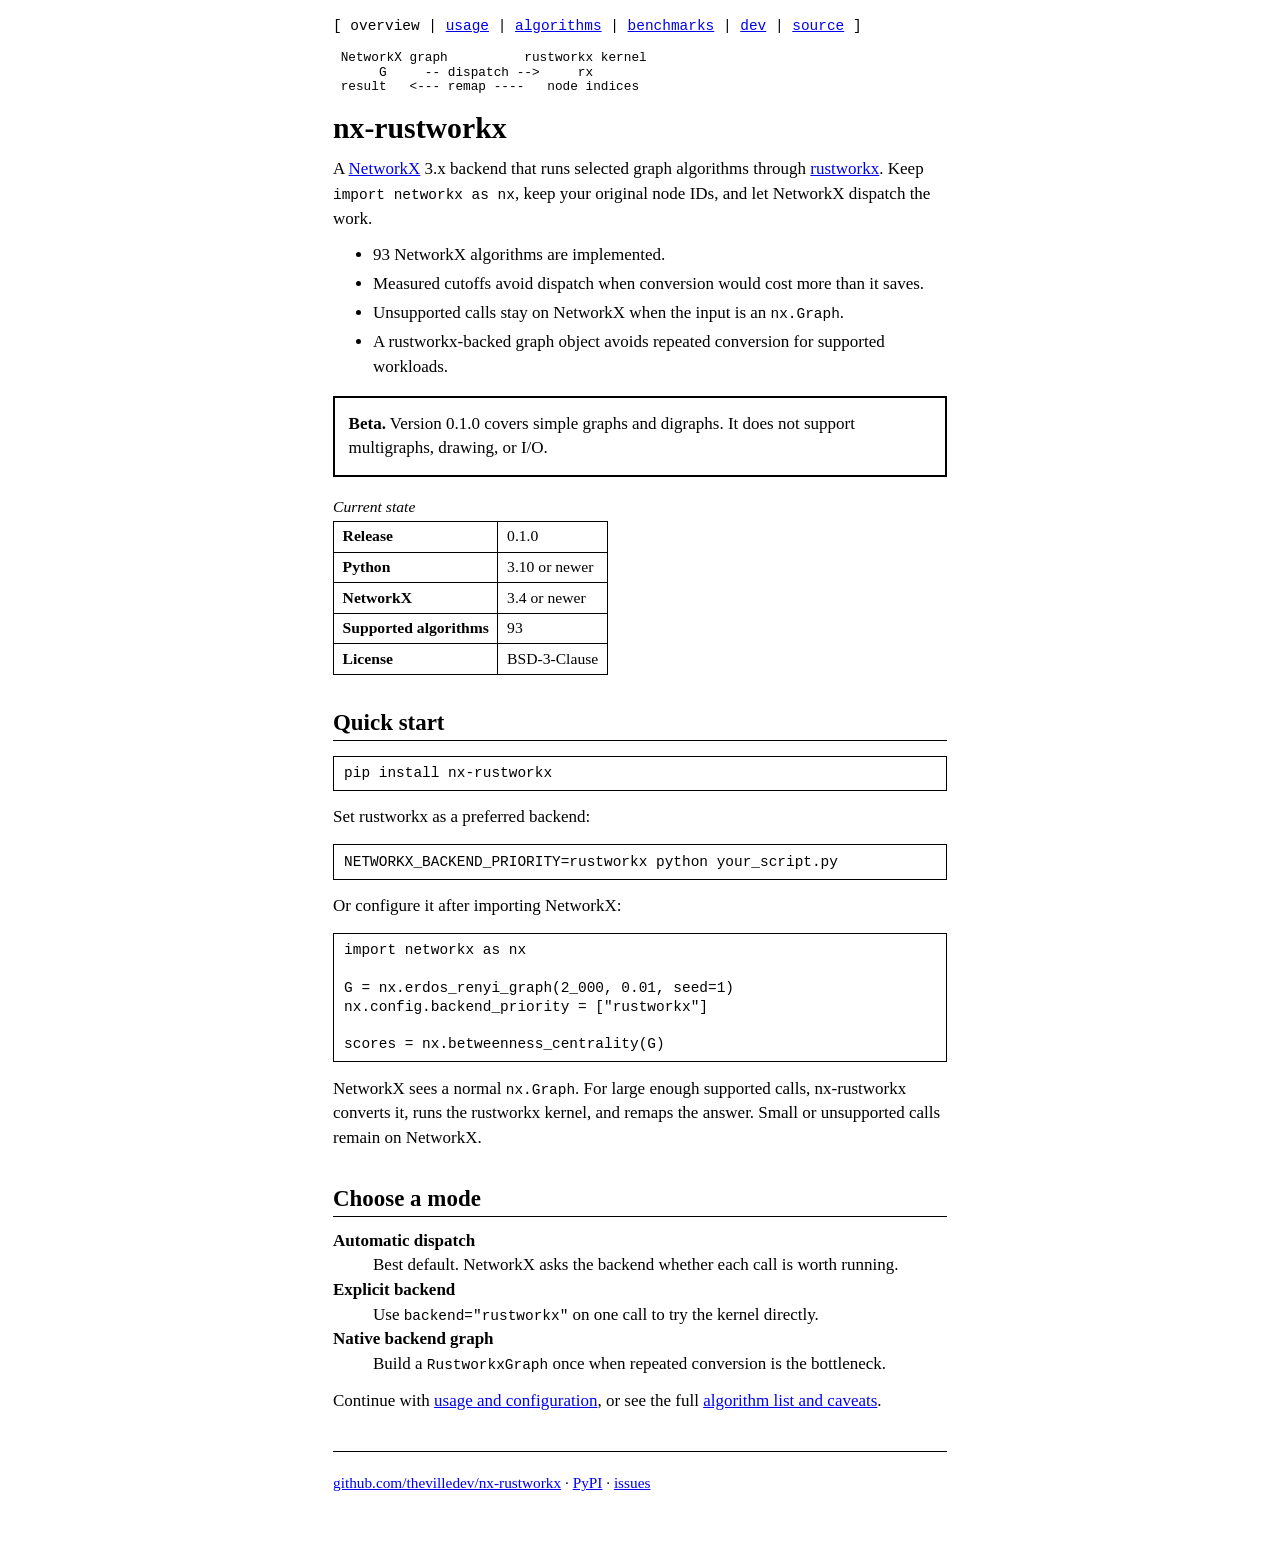
==== website/index.html @ 3995a429 "fix(docs): keep navigation on one line Prevent the bracketed header from leaving its closing bracket" ====
<!doctype html>
<html lang="en">
  <head>
    <meta charset="utf-8">
    <meta name="viewport" content="width=device-width, initial-scale=1">
    <meta
      name="description"
      content="nx-rustworkx is a NetworkX 3.x backend that accelerates selected graph algorithms with rustworkx."
    >
    <meta name="theme-color" content="#ffffff">
    <meta property="og:type" content="website">
    <meta property="og:title" content="nx-rustworkx">
    <meta
      property="og:description"
      content="Keep the NetworkX API. Run selected graph algorithms through rustworkx."
    >
    <meta property="og:url" content="https://ville.dev/nx-rustworkx/">
    <meta property="og:image" content="https://ville.dev/nx-rustworkx/og.png">
    <meta property="og:image:width" content="1200">
    <meta property="og:image:height" content="630">
    <meta property="og:image:alt" content="nx-rustworkx — A rustworkx backend for NetworkX">
    <meta name="twitter:card" content="summary_large_image">
    <meta name="twitter:title" content="nx-rustworkx">
    <meta name="twitter:description" content="Keep the NetworkX API. Run selected graph algorithms through rustworkx.">
    <meta name="twitter:image" content="https://ville.dev/nx-rustworkx/og.png">
    <meta name="twitter:image:alt" content="nx-rustworkx — A rustworkx backend for NetworkX">
    <link rel="canonical" href="https://ville.dev/nx-rustworkx/">
    <link rel="stylesheet" href="styles.css">
    <title>nx-rustworkx: a rustworkx backend for NetworkX</title>
  </head>
  <body>
    <a class="skip-link" href="#content">Skip to content</a>
    <nav class="top" aria-label="Primary navigation">
      [ overview |
      <a href="usage.html">usage</a> |
      <a href="algorithms.html">algorithms</a> |
      <a href="benchmarks.html">benchmarks</a> |
      <a href="development.html">dev</a> |
      <a href="https://github.com/thevilledev/nx-rustworkx">source</a> ]
    </nav>

    <main id="content">
      <pre class="plain banner" aria-hidden="true">
 NetworkX graph          rustworkx kernel
      G     -- dispatch --&gt;     rx
 result   &lt;--- remap ----   node indices</pre>
      <h1>nx-rustworkx</h1>

      <p>
        A <a href="https://networkx.org/">NetworkX</a> 3.x backend that runs
        selected graph algorithms through
        <a href="https://www.rustworkx.org/">rustworkx</a>. Keep
        <code>import networkx as nx</code>, keep your original node IDs, and let
        NetworkX dispatch the work.
      </p>

      <ul>
        <li>93 NetworkX algorithms are implemented.</li>
        <li>Measured cutoffs avoid dispatch when conversion would cost more than it saves.</li>
        <li>Unsupported calls stay on NetworkX when the input is an <code>nx.Graph</code>.</li>
        <li>A rustworkx-backed graph object avoids repeated conversion for supported workloads.</li>
      </ul>

      <div class="notice">
        <p>
          <strong>Beta.</strong> Version 0.1.0 covers simple graphs and digraphs.
          It does not support multigraphs, drawing, or I/O.
        </p>
      </div>

      <table>
        <caption>Current state</caption>
        <tbody>
          <tr><th scope="row">Release</th><td>0.1.0</td></tr>
          <tr><th scope="row">Python</th><td>3.10 or newer</td></tr>
          <tr><th scope="row">NetworkX</th><td>3.4 or newer</td></tr>
          <tr><th scope="row">Supported algorithms</th><td>93</td></tr>
          <tr><th scope="row">License</th><td>BSD-3-Clause</td></tr>
        </tbody>
      </table>

      <h2 id="quick-start">Quick start</h2>

      <pre><code>pip install nx-rustworkx</code></pre>

      <p>Set rustworkx as a preferred backend:</p>

      <pre><code>NETWORKX_BACKEND_PRIORITY=rustworkx python your_script.py</code></pre>

      <p>Or configure it after importing NetworkX:</p>

      <pre><code>import networkx as nx

G = nx.erdos_renyi_graph(2_000, 0.01, seed=1)
nx.config.backend_priority = ["rustworkx"]

scores = nx.betweenness_centrality(G)</code></pre>

      <p>
        NetworkX sees a normal <code>nx.Graph</code>. For large enough supported
        calls, nx-rustworkx converts it, runs the rustworkx kernel, and remaps
        the answer. Small or unsupported calls remain on NetworkX.
      </p>

      <h2 id="choose-a-mode">Choose a mode</h2>

      <dl>
        <dt><strong>Automatic dispatch</strong></dt>
        <dd>Best default. NetworkX asks the backend whether each call is worth running.</dd>
        <dt><strong>Explicit backend</strong></dt>
        <dd>Use <code>backend="rustworkx"</code> on one call to try the kernel directly.</dd>
        <dt><strong>Native backend graph</strong></dt>
        <dd>Build a <code>RustworkxGraph</code> once when repeated conversion is the bottleneck.</dd>
      </dl>

      <p>
        Continue with <a href="usage.html">usage and configuration</a>, or see
        the full <a href="algorithms.html">algorithm list and caveats</a>.
      </p>
    </main>

    <footer>
      <p>
        <a href="https://github.com/thevilledev/nx-rustworkx">github.com/thevilledev/nx-rustworkx</a>
        &middot; <a href="https://pypi.org/project/nx-rustworkx/">PyPI</a>
        &middot; <a href="https://github.com/thevilledev/nx-rustworkx/issues">issues</a>
      </p>
    </footer>
  </body>
</html>
---- website/styles.css ----
/* nx-rustworkx — plain black-on-white documentation. */

* {
  box-sizing: border-box;
}

html {
  background: #fff;
  color: #000;
}

body {
  margin: 0 auto;
  padding: 0.75rem 1rem 3rem;
  max-width: 76ch;
  font-family: "Times New Roman", Times, serif;
  font-size: 1.0625rem;
  line-height: 1.45;
}

h1,
h2,
h3 {
  line-height: 1.2;
  margin: 1.5em 0 0.4em;
}

h1 {
  margin-top: 0.5em;
  font-size: 1.75em;
}

h2 {
  font-size: 1.35em;
  border-bottom: 1px solid #000;
  padding-bottom: 0.15em;
}

h3 {
  font-size: 1.1em;
}

p,
ul,
ol,
dl {
  margin: 0.7em 0;
}

li {
  margin: 0.25em 0;
}

a {
  color: #00e;
}

a:visited {
  color: #551a8b;
}

hr {
  border: 0;
  border-top: 1px solid #000;
  margin: 1.6em 0;
}

code,
pre,
samp,
kbd {
  font-family: ui-monospace, "SF Mono", Menlo, Consolas, "Liberation Mono", monospace;
  font-size: 0.85em;
}

pre {
  padding: 0.5em 0.7em;
  border: 1px solid #000;
  overflow-x: auto;
  line-height: 1.3;
}

pre code {
  font-size: 1em;
}

pre.plain {
  border: 0;
  padding: 0;
}

.banner {
  font-size: 0.75em;
  line-height: 1.15;
  margin: 0.6em 0 0;
}

@media (max-width: 480px) {
  .banner {
    font-size: 0.56em;
  }
}

nav.top {
  font-family: ui-monospace, "SF Mono", Menlo, Consolas, "Liberation Mono", monospace;
  font-size: 0.85em;
  margin: 0.25em 0 1em;
  overflow-x: auto;
  white-space: nowrap;
}

table {
  border-collapse: collapse;
  margin: 0.8em 0;
  font-size: 0.92em;
}

caption {
  caption-side: top;
  text-align: left;
  font-style: italic;
  padding: 0.15em 0;
}

th,
td {
  border: 1px solid #000;
  padding: 0.22em 0.55em;
  text-align: left;
  vertical-align: top;
}

thead th {
  background: #e8e8e8;
}

td.n,
th.n {
  text-align: right;
  font-variant-numeric: tabular-nums;
}

.table-scroll {
  overflow-x: auto;
}

.notice {
  border: 2px solid #000;
  padding: 0.5em 0.8em;
  margin: 1em 0;
}

.notice p {
  margin: 0.3em 0;
}

.fine {
  font-size: 0.85em;
}

footer {
  margin-top: 2.5em;
  border-top: 1px solid #000;
  padding-top: 0.6em;
  font-size: 0.9em;
}

.skip-link {
  position: absolute;
  left: -999px;
}

.skip-link:focus {
  position: static;
}
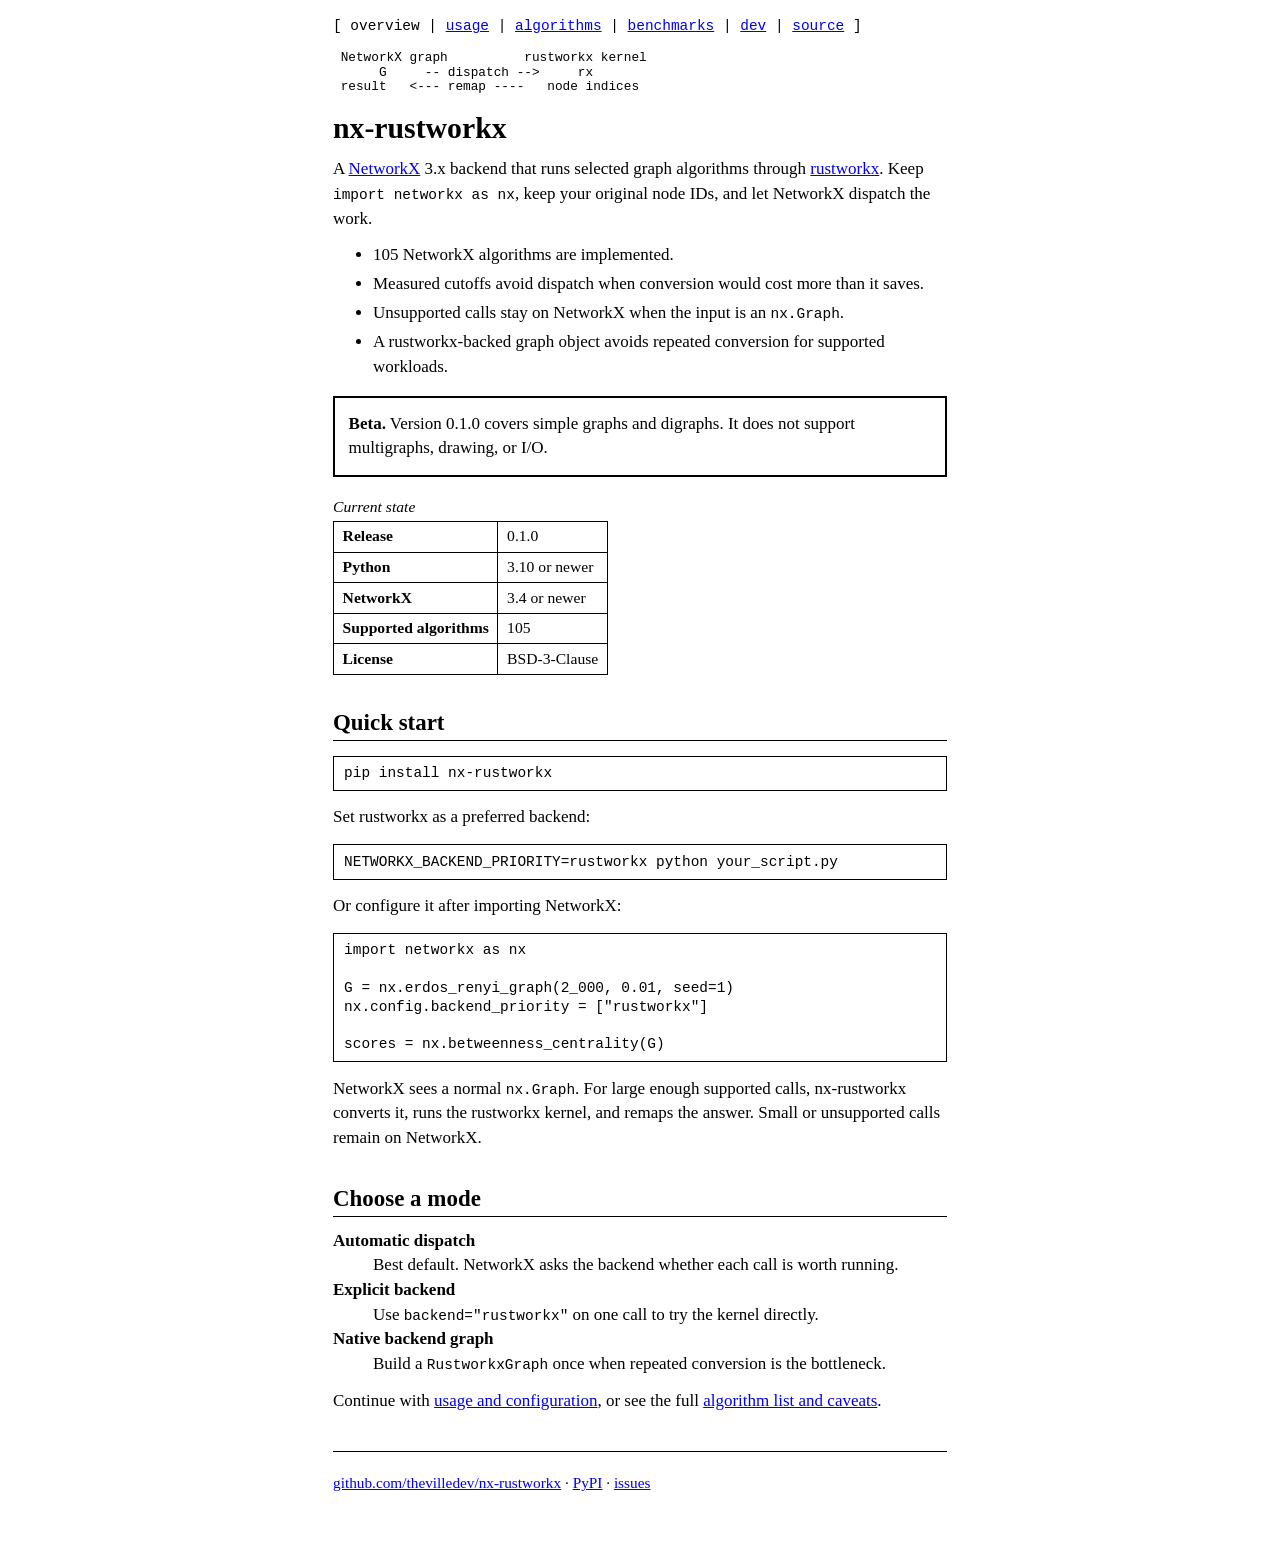
==== commit aa645768: "Document the 105-algorithm surface Update the README count and the website: the algorithm reference " ====
--- a/website/index.html
+++ b/website/index.html
@@ -55,7 +55,7 @@
       </p>
 
       <ul>
-        <li>93 NetworkX algorithms are implemented.</li>
+        <li>105 NetworkX algorithms are implemented.</li>
         <li>Measured cutoffs avoid dispatch when conversion would cost more than it saves.</li>
         <li>Unsupported calls stay on NetworkX when the input is an <code>nx.Graph</code>.</li>
         <li>A rustworkx-backed graph object avoids repeated conversion for supported workloads.</li>
@@ -74,7 +74,7 @@
           <tr><th scope="row">Release</th><td>0.1.0</td></tr>
           <tr><th scope="row">Python</th><td>3.10 or newer</td></tr>
           <tr><th scope="row">NetworkX</th><td>3.4 or newer</td></tr>
-          <tr><th scope="row">Supported algorithms</th><td>93</td></tr>
+          <tr><th scope="row">Supported algorithms</th><td>105</td></tr>
           <tr><th scope="row">License</th><td>BSD-3-Clause</td></tr>
         </tbody>
       </table>
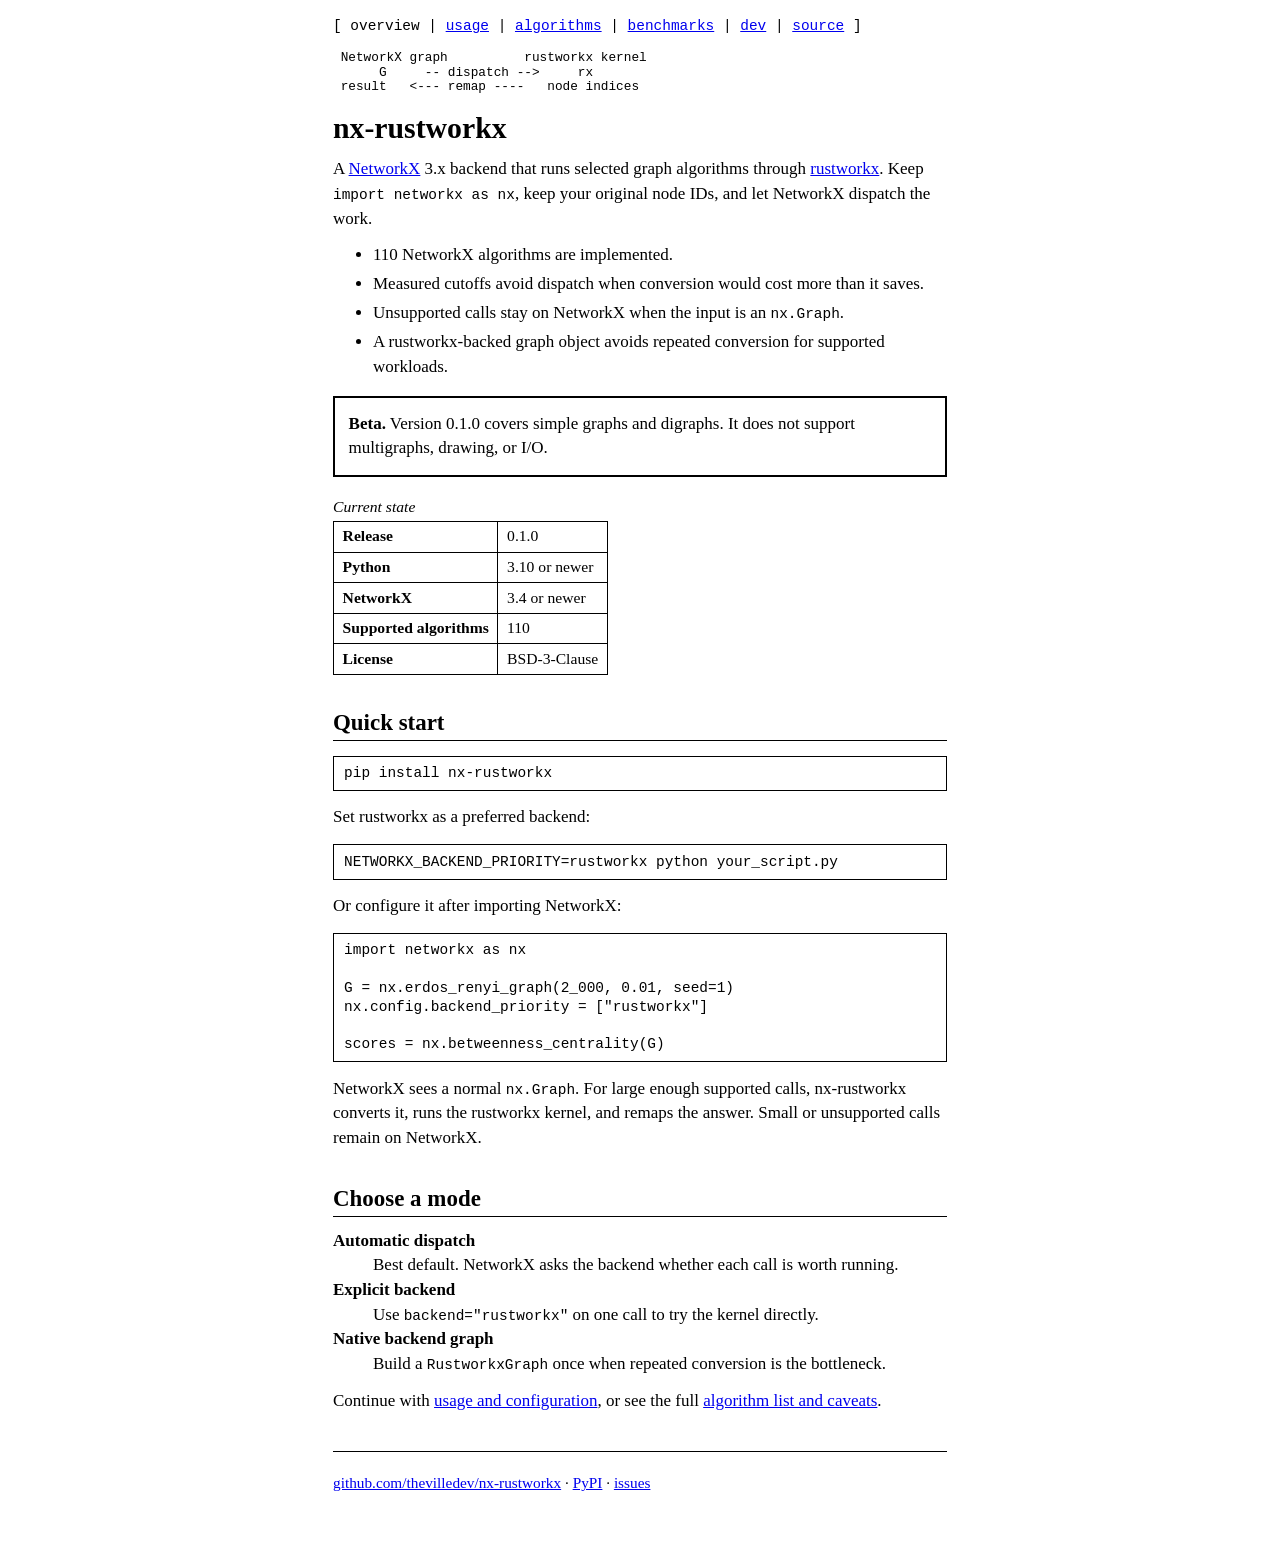
==== commit 5eb9561d: "Add the eccentricity family with an all-pairs memory guard Implements eccentricity, diameter, radius" ====
--- a/website/index.html
+++ b/website/index.html
@@ -55,7 +55,7 @@
       </p>
 
       <ul>
-        <li>105 NetworkX algorithms are implemented.</li>
+        <li>110 NetworkX algorithms are implemented.</li>
         <li>Measured cutoffs avoid dispatch when conversion would cost more than it saves.</li>
         <li>Unsupported calls stay on NetworkX when the input is an <code>nx.Graph</code>.</li>
         <li>A rustworkx-backed graph object avoids repeated conversion for supported workloads.</li>
@@ -74,7 +74,7 @@
           <tr><th scope="row">Release</th><td>0.1.0</td></tr>
           <tr><th scope="row">Python</th><td>3.10 or newer</td></tr>
           <tr><th scope="row">NetworkX</th><td>3.4 or newer</td></tr>
-          <tr><th scope="row">Supported algorithms</th><td>105</td></tr>
+          <tr><th scope="row">Supported algorithms</th><td>110</td></tr>
           <tr><th scope="row">License</th><td>BSD-3-Clause</td></tr>
         </tbody>
       </table>
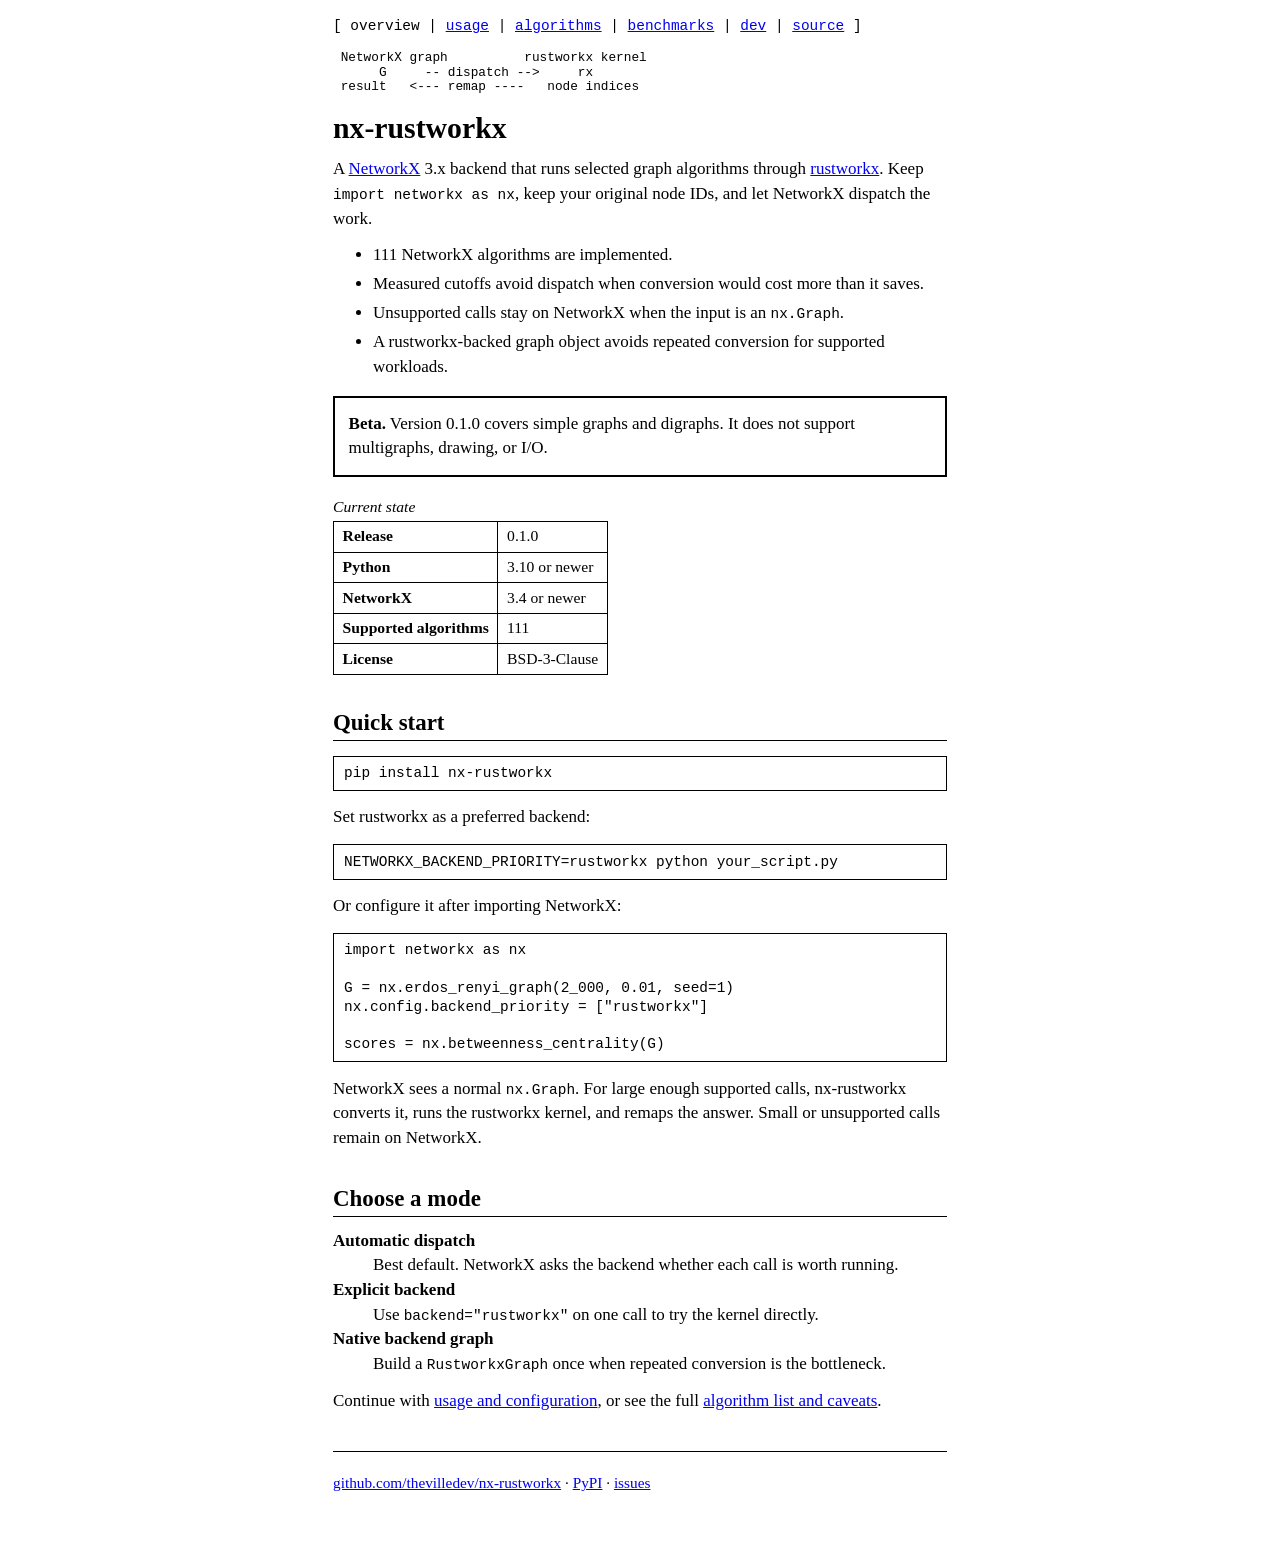
==== commit 38de6fc6: "Complete the rustworkx gap analysis; ship bipartite color The sweep enumerated all 297 public rustwo" ====
--- a/website/index.html
+++ b/website/index.html
@@ -55,7 +55,7 @@
       </p>
 
       <ul>
-        <li>110 NetworkX algorithms are implemented.</li>
+        <li>111 NetworkX algorithms are implemented.</li>
         <li>Measured cutoffs avoid dispatch when conversion would cost more than it saves.</li>
         <li>Unsupported calls stay on NetworkX when the input is an <code>nx.Graph</code>.</li>
         <li>A rustworkx-backed graph object avoids repeated conversion for supported workloads.</li>
@@ -74,7 +74,7 @@
           <tr><th scope="row">Release</th><td>0.1.0</td></tr>
           <tr><th scope="row">Python</th><td>3.10 or newer</td></tr>
           <tr><th scope="row">NetworkX</th><td>3.4 or newer</td></tr>
-          <tr><th scope="row">Supported algorithms</th><td>110</td></tr>
+          <tr><th scope="row">Supported algorithms</th><td>111</td></tr>
           <tr><th scope="row">License</th><td>BSD-3-Clause</td></tr>
         </tbody>
       </table>
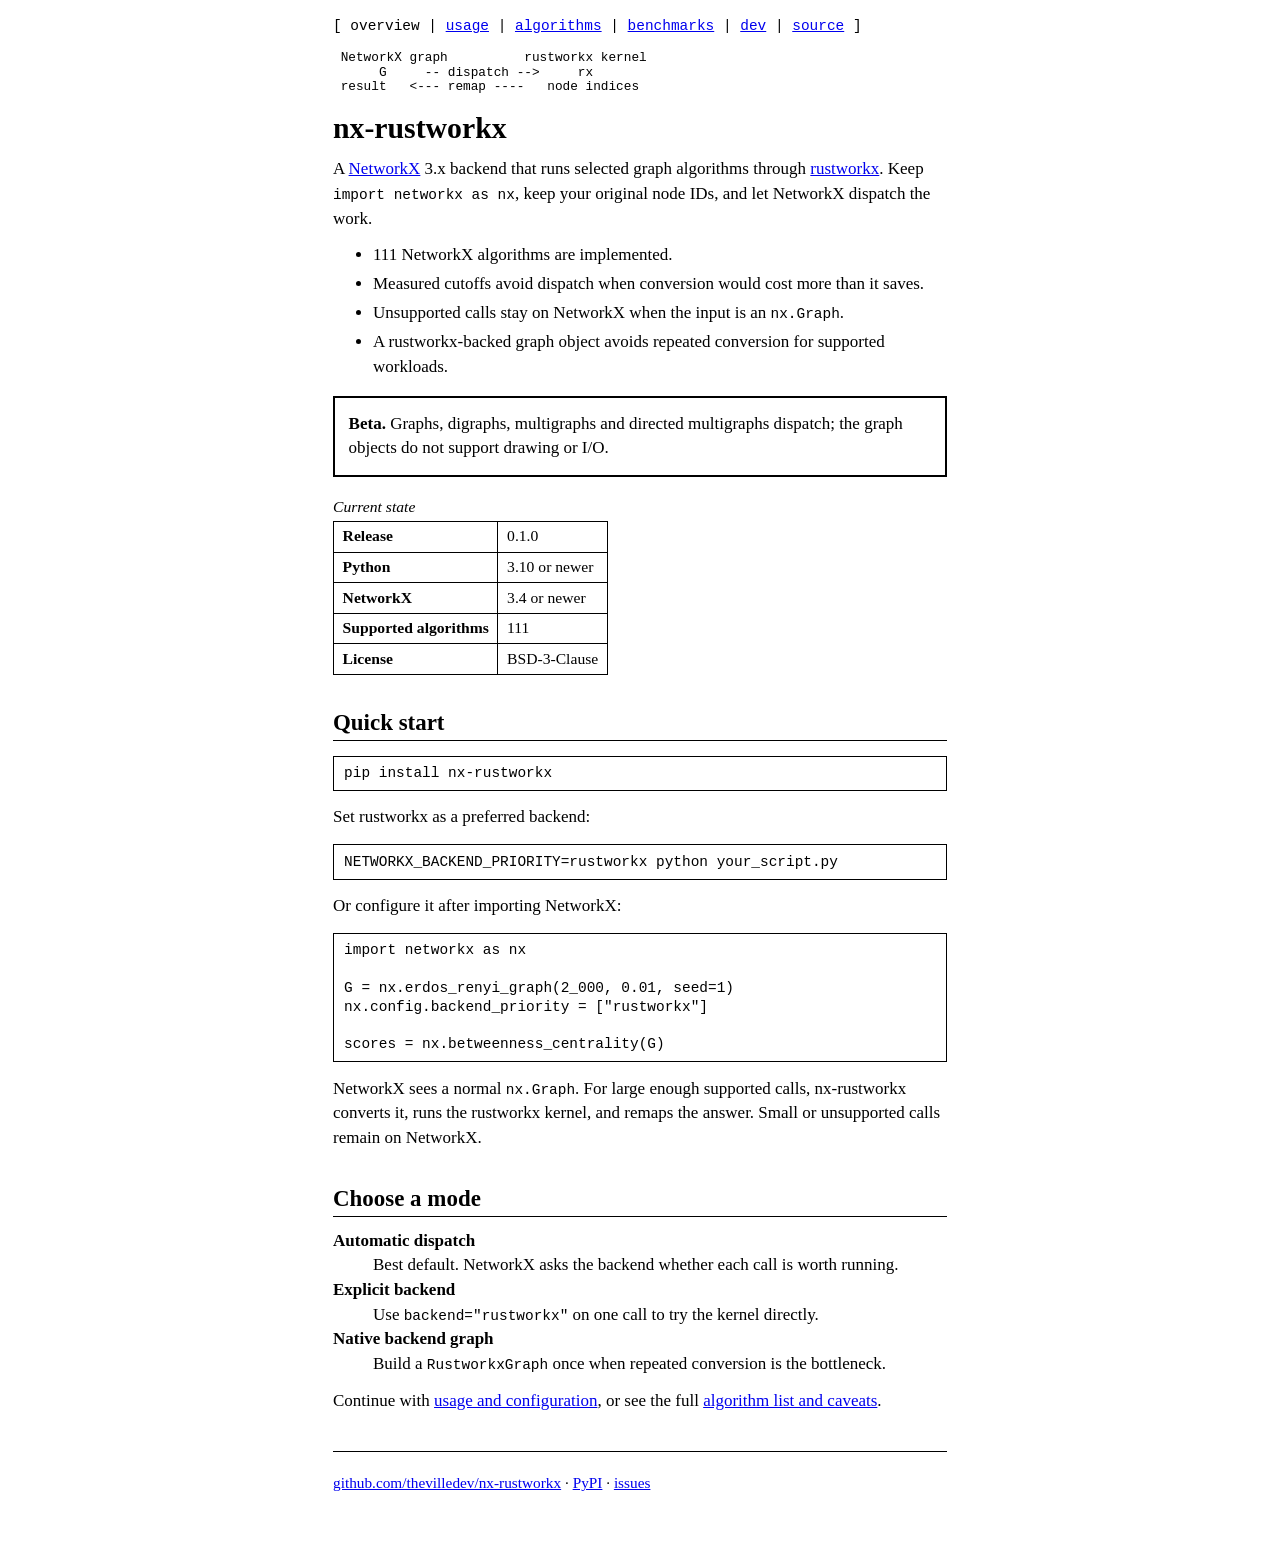
==== commit ddce4da6: "Add MultiGraph and MultiDiGraph support The backend refused every MultiGraph/MultiDiGraph at can_run" ====
--- a/website/index.html
+++ b/website/index.html
@@ -63,8 +63,8 @@
 
       <div class="notice">
         <p>
-          <strong>Beta.</strong> Version 0.1.0 covers simple graphs and digraphs.
-          It does not support multigraphs, drawing, or I/O.
+          <strong>Beta.</strong> Graphs, digraphs, multigraphs and directed
+          multigraphs dispatch; the graph objects do not support drawing or I/O.
         </p>
       </div>
 
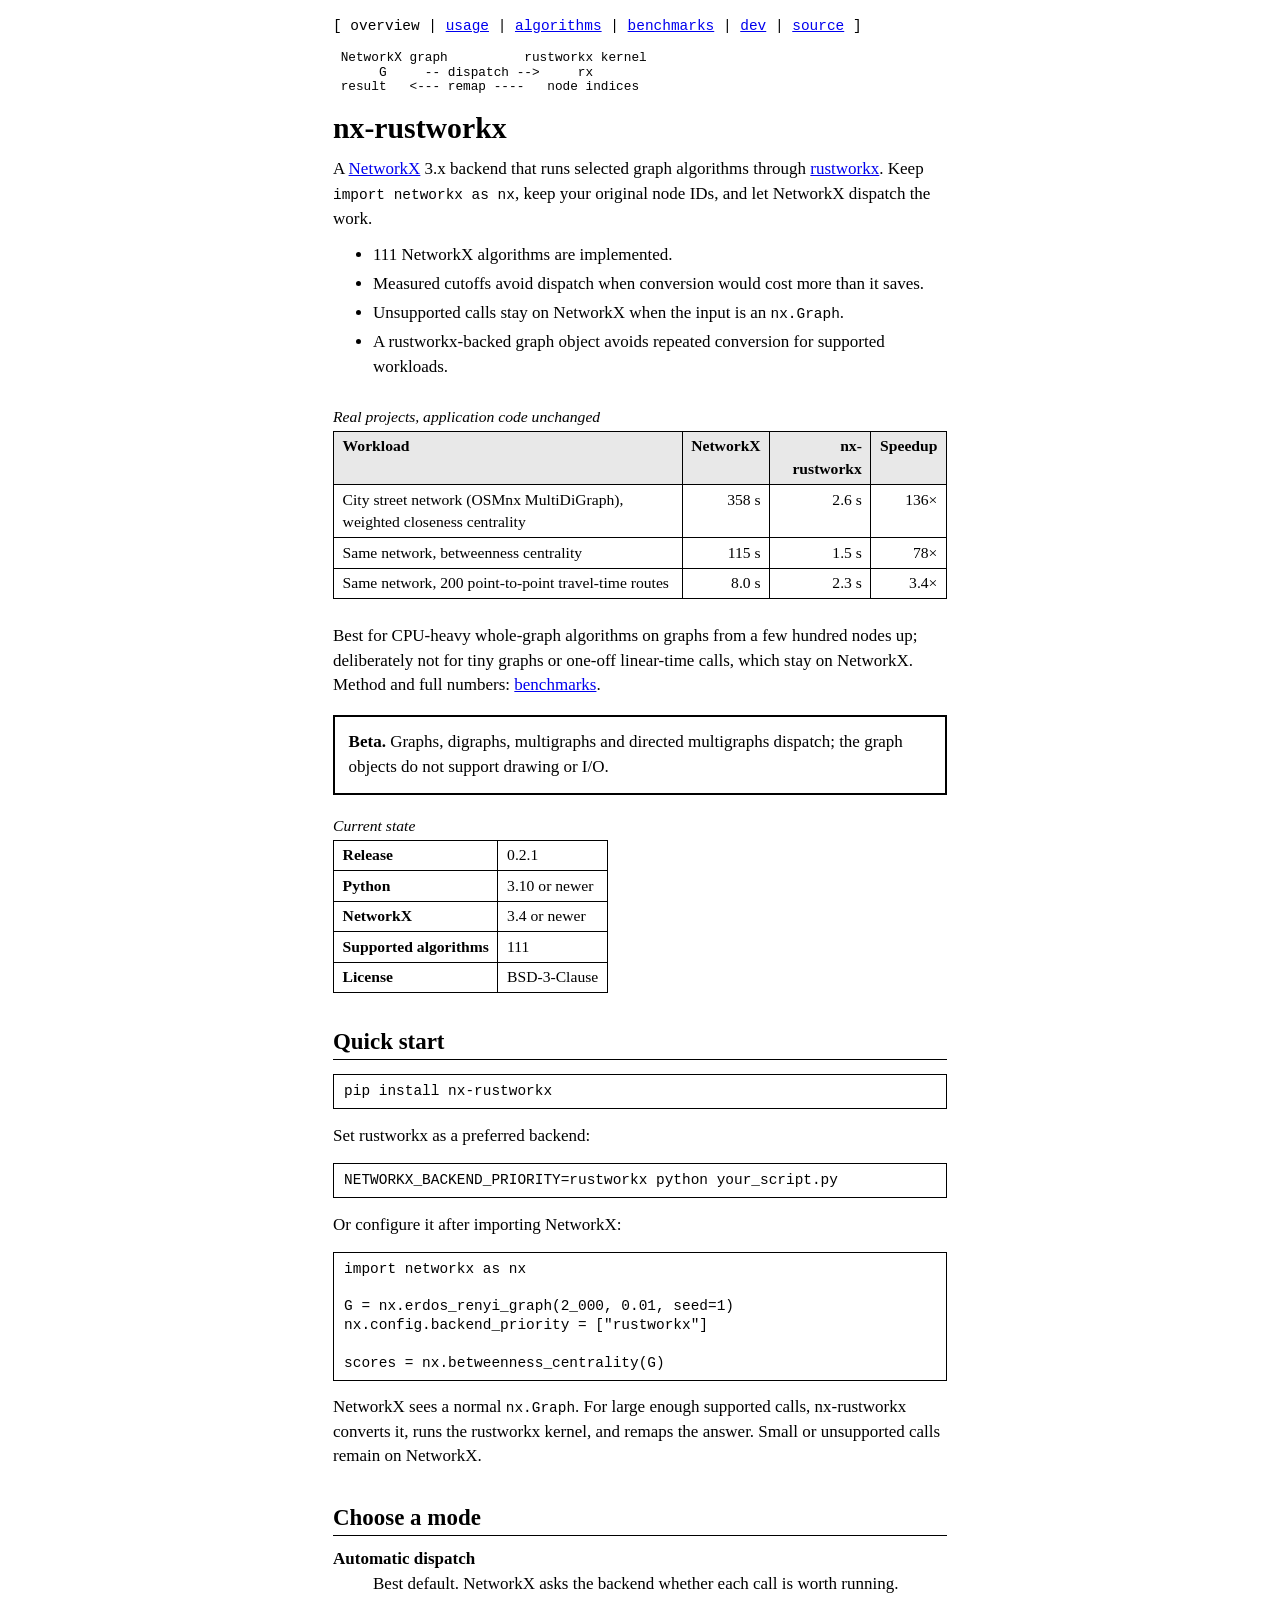
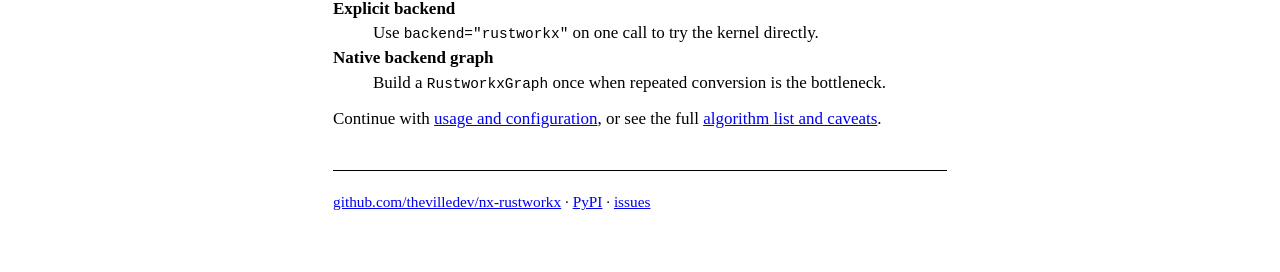
==== commit c3ce9871: "Show the real-project speedups on the website The overview page gains the headline table (city-netwo" ====
--- a/website/index.html
+++ b/website/index.html
@@ -61,6 +61,32 @@
         <li>A rustworkx-backed graph object avoids repeated conversion for supported workloads.</li>
       </ul>
 
+      <div class="table-scroll">
+        <table>
+          <caption>Real projects, application code unchanged</caption>
+          <thead>
+            <tr>
+              <th scope="col">Workload</th>
+              <th scope="col" class="n">NetworkX</th>
+              <th scope="col" class="n">nx-rustworkx</th>
+              <th scope="col" class="n">Speedup</th>
+            </tr>
+          </thead>
+          <tbody>
+            <tr><td>City street network (OSMnx MultiDiGraph), weighted closeness centrality</td><td class="n">358 s</td><td class="n">2.6 s</td><td class="n">136&times;</td></tr>
+            <tr><td>Same network, betweenness centrality</td><td class="n">115 s</td><td class="n">1.5 s</td><td class="n">78&times;</td></tr>
+            <tr><td>Same network, 200 point-to-point travel-time routes</td><td class="n">8.0 s</td><td class="n">2.3 s</td><td class="n">3.4&times;</td></tr>
+          </tbody>
+        </table>
+      </div>
+
+      <p>
+        Best for CPU-heavy whole-graph algorithms on graphs from a few hundred
+        nodes up; deliberately not for tiny graphs or one-off linear-time
+        calls, which stay on NetworkX. Method and full numbers:
+        <a href="benchmarks.html#real-projects">benchmarks</a>.
+      </p>
+
       <div class="notice">
         <p>
           <strong>Beta.</strong> Graphs, digraphs, multigraphs and directed
@@ -71,7 +97,7 @@
       <table>
         <caption>Current state</caption>
         <tbody>
-          <tr><th scope="row">Release</th><td>0.1.0</td></tr>
+          <tr><th scope="row">Release</th><td>0.2.1</td></tr>
           <tr><th scope="row">Python</th><td>3.10 or newer</td></tr>
           <tr><th scope="row">NetworkX</th><td>3.4 or newer</td></tr>
           <tr><th scope="row">Supported algorithms</th><td>111</td></tr>
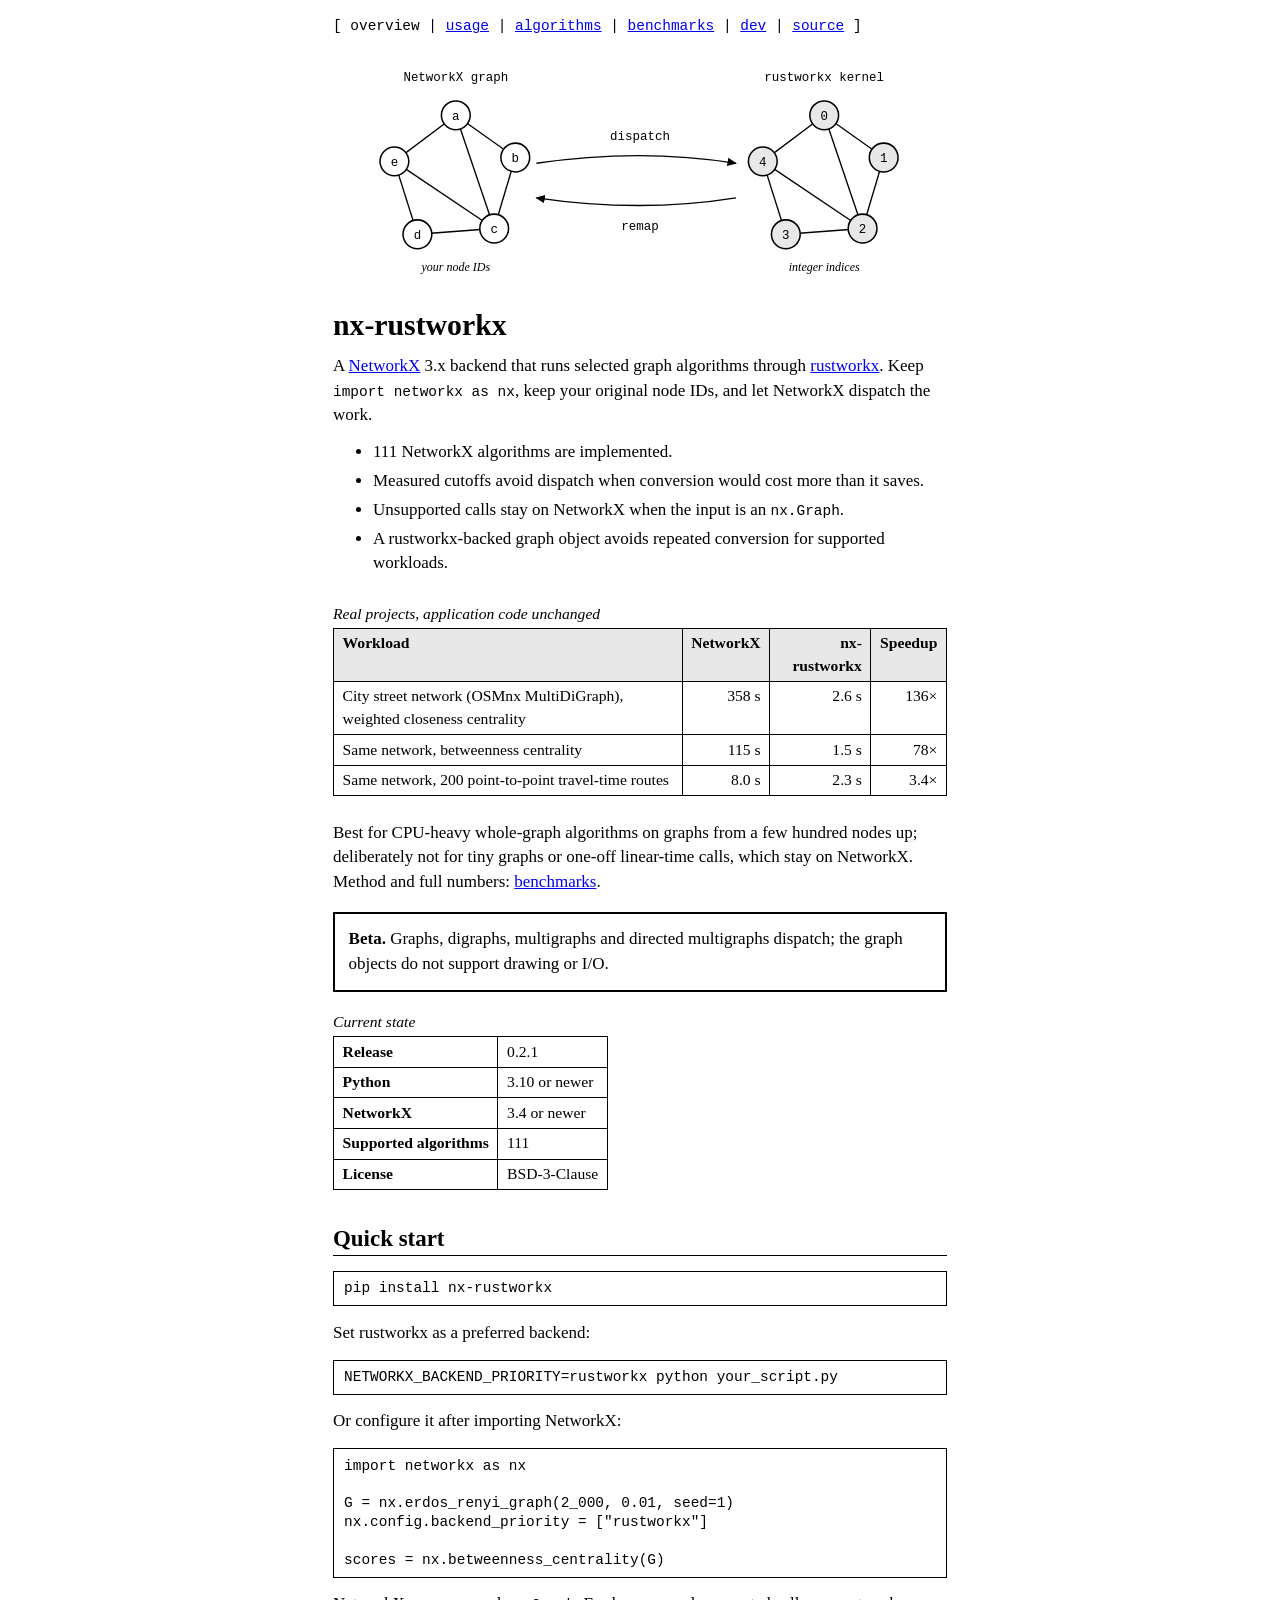
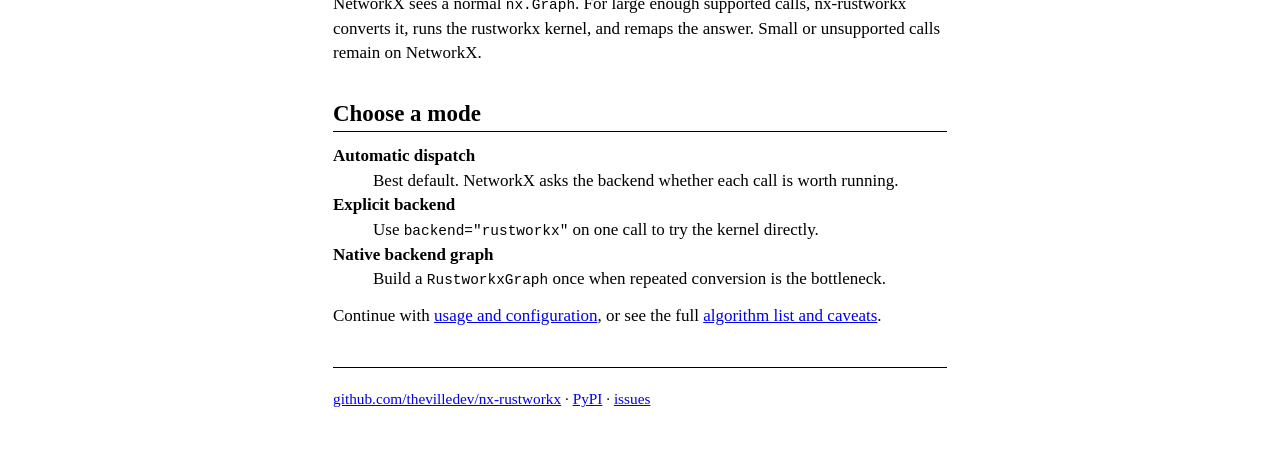
==== commit b727371f: "chore: update website header Signed-off-by: Ville Vesilehto <ville@vesilehto.fi>" ====
--- a/website/index.html
+++ b/website/index.html
@@ -40,10 +40,137 @@
     </nav>
 
     <main id="content">
-      <pre class="plain banner" aria-hidden="true">
- NetworkX graph          rustworkx kernel
-      G     -- dispatch --&gt;     rx
- result   &lt;--- remap ----   node indices</pre>
+      <svg class="diagram diagram-wide" viewBox="0 0 640 250" role="img"
+        aria-label="A NetworkX graph whose nodes are labelled a to e is dispatched to a rustworkx kernel holding the same graph with integer indices 0 to 4; results are remapped back to the original node IDs.">
+        <defs>
+          <marker id="tip-w" viewBox="0 0 10 10" refX="9" refY="5" markerWidth="7" markerHeight="7" orient="auto">
+            <path d="M0 0.5 L10 5 L0 9.5 Z" fill="currentColor"></path>
+          </marker>
+        </defs>
+
+        <text class="lbl" x="128" y="30">NetworkX graph</text>
+        <g class="edge">
+          <line x1="128" y1="66" x2="190" y2="110"></line>
+          <line x1="190" y1="110" x2="168" y2="184"></line>
+          <line x1="168" y1="184" x2="88" y2="190"></line>
+          <line x1="88" y1="190" x2="64" y2="114"></line>
+          <line x1="64" y1="114" x2="128" y2="66"></line>
+          <line x1="128" y1="66" x2="168" y2="184"></line>
+          <line x1="64" y1="114" x2="168" y2="184"></line>
+        </g>
+        <g class="node">
+          <circle cx="128" cy="66" r="15"></circle>
+          <circle cx="190" cy="110" r="15"></circle>
+          <circle cx="168" cy="184" r="15"></circle>
+          <circle cx="88" cy="190" r="15"></circle>
+          <circle cx="64" cy="114" r="15"></circle>
+        </g>
+        <g class="lbl">
+          <text x="128" y="66" dy="0.35em">a</text>
+          <text x="190" y="110" dy="0.35em">b</text>
+          <text x="168" y="184" dy="0.35em">c</text>
+          <text x="88" y="190" dy="0.35em">d</text>
+          <text x="64" y="114" dy="0.35em">e</text>
+        </g>
+        <text class="cap" x="128" y="228">your node IDs</text>
+
+        <text class="lbl" x="320" y="92">dispatch</text>
+        <path class="flow" d="M212 116 Q320 100 420 116" marker-end="url(#tip-w)"></path>
+        <path class="flow" d="M420 152 Q320 168 212 152" marker-end="url(#tip-w)"></path>
+        <text class="lbl" x="320" y="186">remap</text>
+
+        <text class="lbl" x="512" y="30">rustworkx kernel</text>
+        <g class="edge">
+          <line x1="512" y1="66" x2="574" y2="110"></line>
+          <line x1="574" y1="110" x2="552" y2="184"></line>
+          <line x1="552" y1="184" x2="472" y2="190"></line>
+          <line x1="472" y1="190" x2="448" y2="114"></line>
+          <line x1="448" y1="114" x2="512" y2="66"></line>
+          <line x1="512" y1="66" x2="552" y2="184"></line>
+          <line x1="448" y1="114" x2="552" y2="184"></line>
+        </g>
+        <g class="node node-rx">
+          <circle cx="512" cy="66" r="15"></circle>
+          <circle cx="574" cy="110" r="15"></circle>
+          <circle cx="552" cy="184" r="15"></circle>
+          <circle cx="472" cy="190" r="15"></circle>
+          <circle cx="448" cy="114" r="15"></circle>
+        </g>
+        <g class="lbl">
+          <text x="512" y="66" dy="0.35em">0</text>
+          <text x="574" y="110" dy="0.35em">1</text>
+          <text x="552" y="184" dy="0.35em">2</text>
+          <text x="472" y="190" dy="0.35em">3</text>
+          <text x="448" y="114" dy="0.35em">4</text>
+        </g>
+        <text class="cap" x="512" y="228">integer indices</text>
+      </svg>
+
+      <svg class="diagram diagram-tall" viewBox="0 0 300 404" role="img"
+        aria-label="A NetworkX graph whose nodes are labelled a to e is dispatched to a rustworkx kernel holding the same graph with integer indices 0 to 4; results are remapped back to the original node IDs.">
+        <defs>
+          <marker id="tip-t" viewBox="0 0 10 10" refX="9" refY="5" markerWidth="7" markerHeight="7" orient="auto">
+            <path d="M0 0.5 L10 5 L0 9.5 Z" fill="currentColor"></path>
+          </marker>
+        </defs>
+
+        <text class="lbl" x="150" y="16">NetworkX graph</text>
+        <g class="edge">
+          <line x1="150" y1="38" x2="196" y2="70"></line>
+          <line x1="196" y1="70" x2="180" y2="124"></line>
+          <line x1="180" y1="124" x2="122" y2="128"></line>
+          <line x1="122" y1="128" x2="104" y2="76"></line>
+          <line x1="104" y1="76" x2="150" y2="38"></line>
+          <line x1="150" y1="38" x2="180" y2="124"></line>
+          <line x1="104" y1="76" x2="180" y2="124"></line>
+        </g>
+        <g class="node">
+          <circle cx="150" cy="38" r="13"></circle>
+          <circle cx="196" cy="70" r="13"></circle>
+          <circle cx="180" cy="124" r="13"></circle>
+          <circle cx="122" cy="128" r="13"></circle>
+          <circle cx="104" cy="76" r="13"></circle>
+        </g>
+        <g class="lbl">
+          <text x="150" y="38" dy="0.35em">a</text>
+          <text x="196" y="70" dy="0.35em">b</text>
+          <text x="180" y="124" dy="0.35em">c</text>
+          <text x="122" y="128" dy="0.35em">d</text>
+          <text x="104" y="76" dy="0.35em">e</text>
+        </g>
+        <text class="cap" x="150" y="160">your node IDs</text>
+
+        <path class="flow" d="M126 176 L126 232" marker-end="url(#tip-t)"></path>
+        <path class="flow" d="M174 232 L174 176" marker-end="url(#tip-t)"></path>
+        <text class="lbl end" x="116" y="208">dispatch</text>
+        <text class="lbl start" x="184" y="208">remap</text>
+
+        <text class="lbl" x="150" y="252">rustworkx kernel</text>
+        <g class="edge">
+          <line x1="150" y1="274" x2="196" y2="306"></line>
+          <line x1="196" y1="306" x2="180" y2="360"></line>
+          <line x1="180" y1="360" x2="122" y2="364"></line>
+          <line x1="122" y1="364" x2="104" y2="312"></line>
+          <line x1="104" y1="312" x2="150" y2="274"></line>
+          <line x1="150" y1="274" x2="180" y2="360"></line>
+          <line x1="104" y1="312" x2="180" y2="360"></line>
+        </g>
+        <g class="node node-rx">
+          <circle cx="150" cy="274" r="13"></circle>
+          <circle cx="196" cy="306" r="13"></circle>
+          <circle cx="180" cy="360" r="13"></circle>
+          <circle cx="122" cy="364" r="13"></circle>
+          <circle cx="104" cy="312" r="13"></circle>
+        </g>
+        <g class="lbl">
+          <text x="150" y="274" dy="0.35em">0</text>
+          <text x="196" y="306" dy="0.35em">1</text>
+          <text x="180" y="360" dy="0.35em">2</text>
+          <text x="122" y="364" dy="0.35em">3</text>
+          <text x="104" y="312" dy="0.35em">4</text>
+        </g>
+        <text class="cap" x="150" y="392">integer indices</text>
+      </svg>
       <h1>nx-rustworkx</h1>
 
       <p>
--- a/website/styles.css
+++ b/website/styles.css
@@ -84,20 +84,73 @@
   font-size: 1em;
 }
 
-pre.plain {
-  border: 0;
-  padding: 0;
-}
-
-.banner {
-  font-size: 0.75em;
-  line-height: 1.15;
-  margin: 0.6em 0 0;
-}
-
-@media (max-width: 480px) {
-  .banner {
-    font-size: 0.56em;
+/* Header diagram: your graph in, rustworkx indices out. */
+
+.diagram {
+  display: block;
+  width: 100%;
+  height: auto;
+  margin: 0.9em auto 0.2em;
+  color: #000;
+}
+
+.diagram .edge {
+  fill: none;
+  stroke: currentColor;
+  stroke-width: 1.4;
+}
+
+.diagram .node {
+  fill: #fff;
+  stroke: currentColor;
+  stroke-width: 1.6;
+}
+
+.diagram .node-rx {
+  fill: #e8e8e8;
+}
+
+.diagram .flow {
+  fill: none;
+  stroke: currentColor;
+  stroke-width: 1.4;
+}
+
+.diagram text {
+  fill: currentColor;
+  text-anchor: middle;
+}
+
+.diagram .lbl {
+  font-family: ui-monospace, "SF Mono", Menlo, Consolas, "Liberation Mono", monospace;
+  font-size: 13px;
+}
+
+.diagram .cap {
+  font-style: italic;
+  font-size: 12.5px;
+}
+
+.diagram .start {
+  text-anchor: start;
+}
+
+.diagram .end {
+  text-anchor: end;
+}
+
+.diagram-tall {
+  display: none;
+}
+
+@media (max-width: 560px) {
+  .diagram-wide {
+    display: none;
+  }
+
+  .diagram-tall {
+    display: block;
+    max-width: 300px;
   }
 }
 
